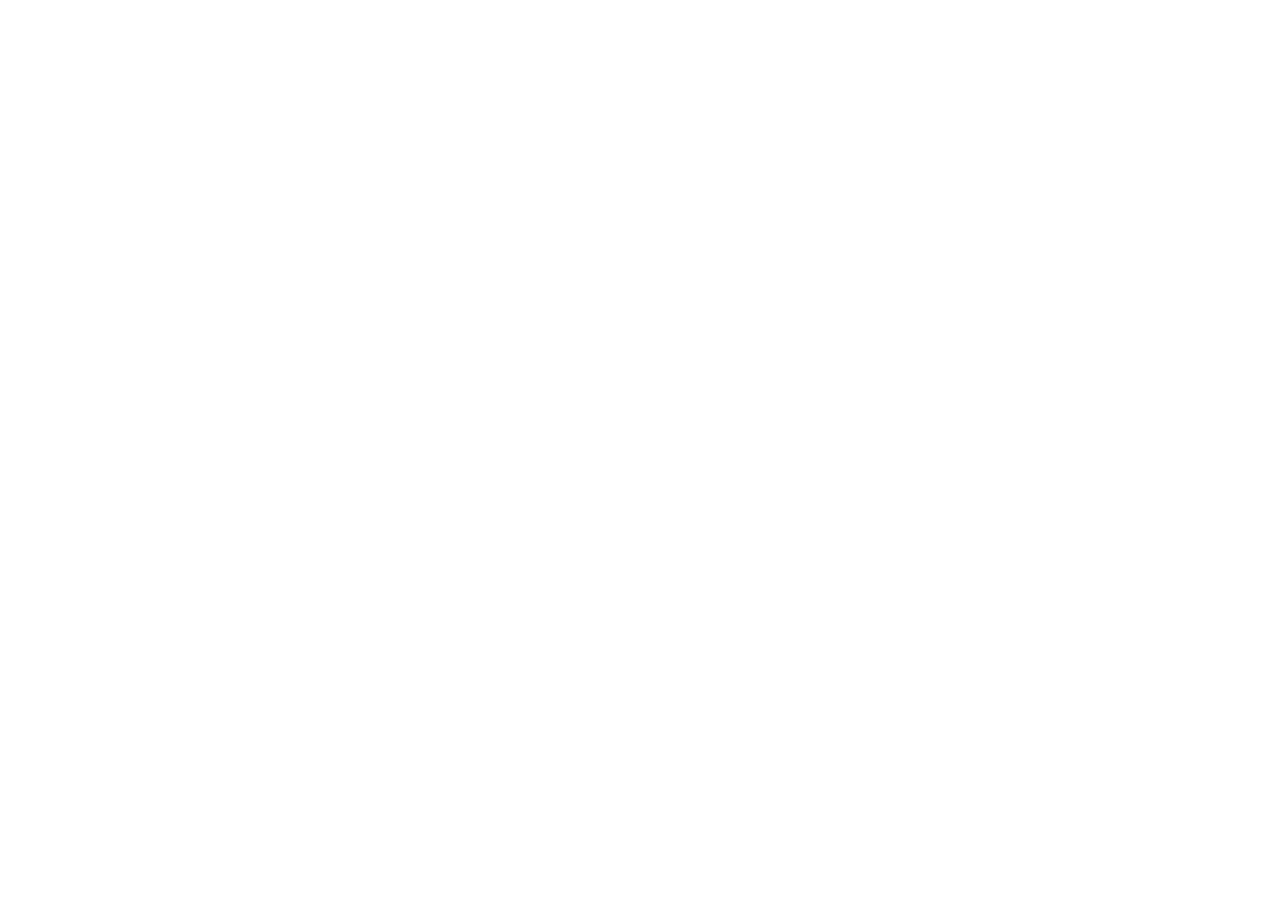
==== index.html @ 93a16caa "deploy" ====
<!DOCTYPE html>
<html>
<head>
  <!--
    If you are serving your web app in a path other than the root, change the
    href value below to reflect the base path you are serving from.

    The path provided below has to start and end with a slash "/" in order for
    it to work correctly.

    For more details:
    * https://developer.mozilla.org/en-US/docs/Web/HTML/Element/base

    This is a placeholder for base href that will be replaced by the value of
    the `--base-href` argument provided to `flutter build`.
  -->
  <base href="/">

  <meta charset="UTF-8">
  <meta content="IE=Edge" http-equiv="X-UA-Compatible">
  <meta name="description" content="A new Flutter project.">

  <!-- iOS meta tags & icons -->
  <meta name="mobile-web-app-capable" content="yes">
  <meta name="apple-mobile-web-app-status-bar-style" content="black">
  <meta name="apple-mobile-web-app-title" content="mobile_shop_management">
  <link rel="apple-touch-icon" href="icons/Icon-192.png">

  <!-- Favicon -->
  <link rel="icon" type="image/png" href="favicon.png"/>

  <title>mobile_shop_management</title>
  <link rel="manifest" href="manifest.json">
</head>
<body>
  <script src="flutter_bootstrap.js" async></script>
</body>
</html>
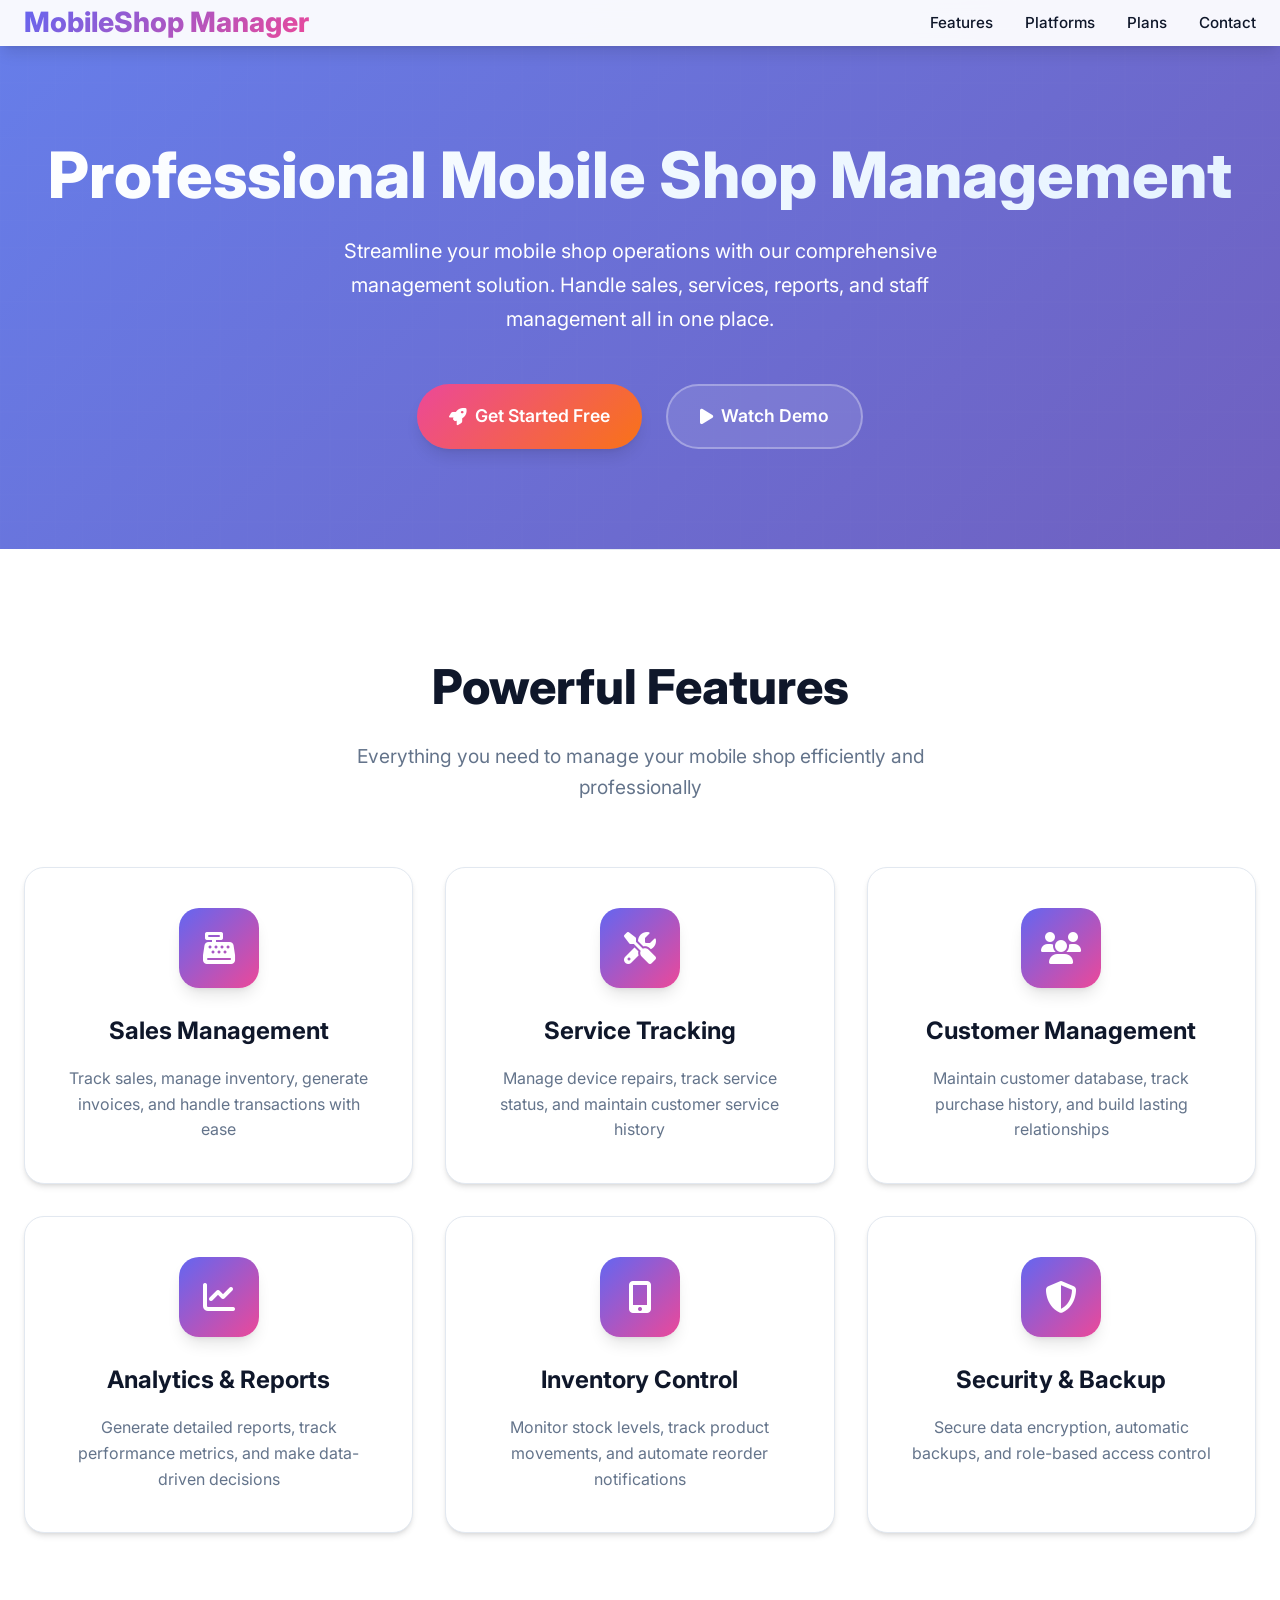
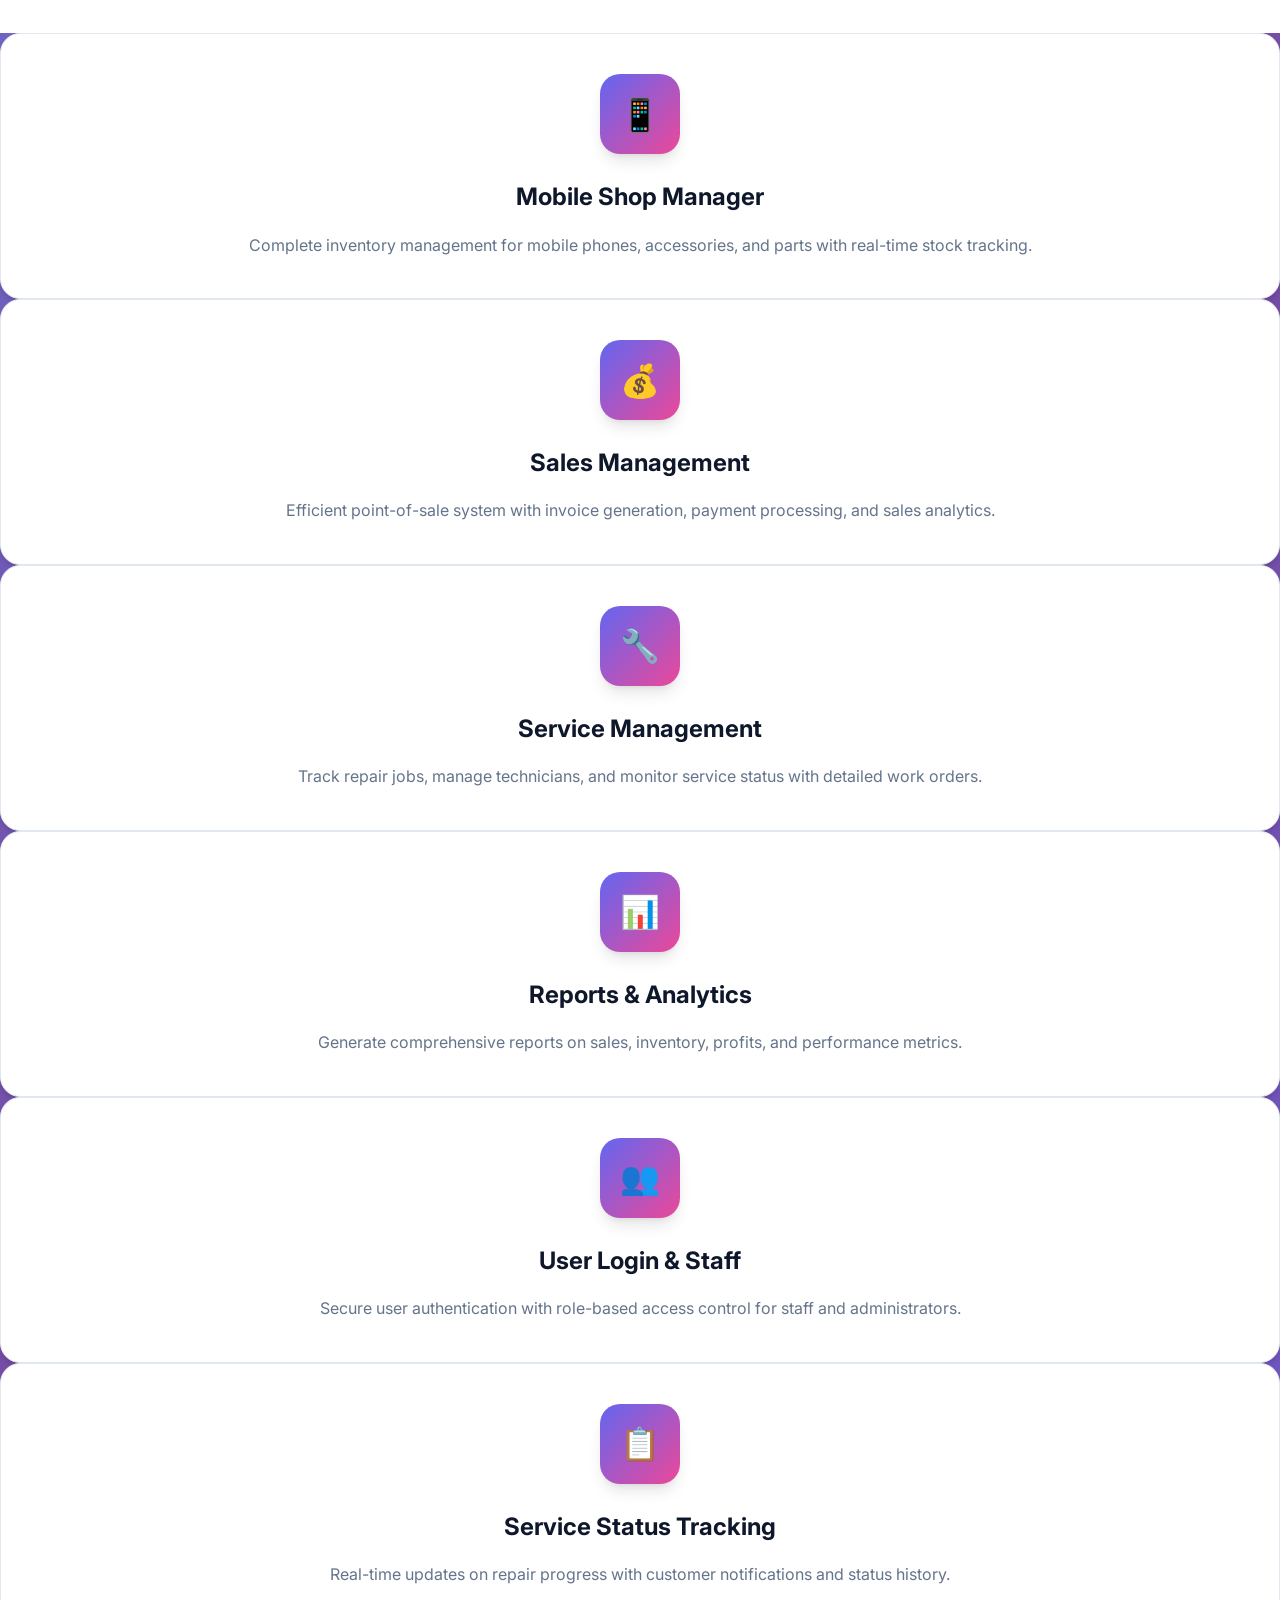
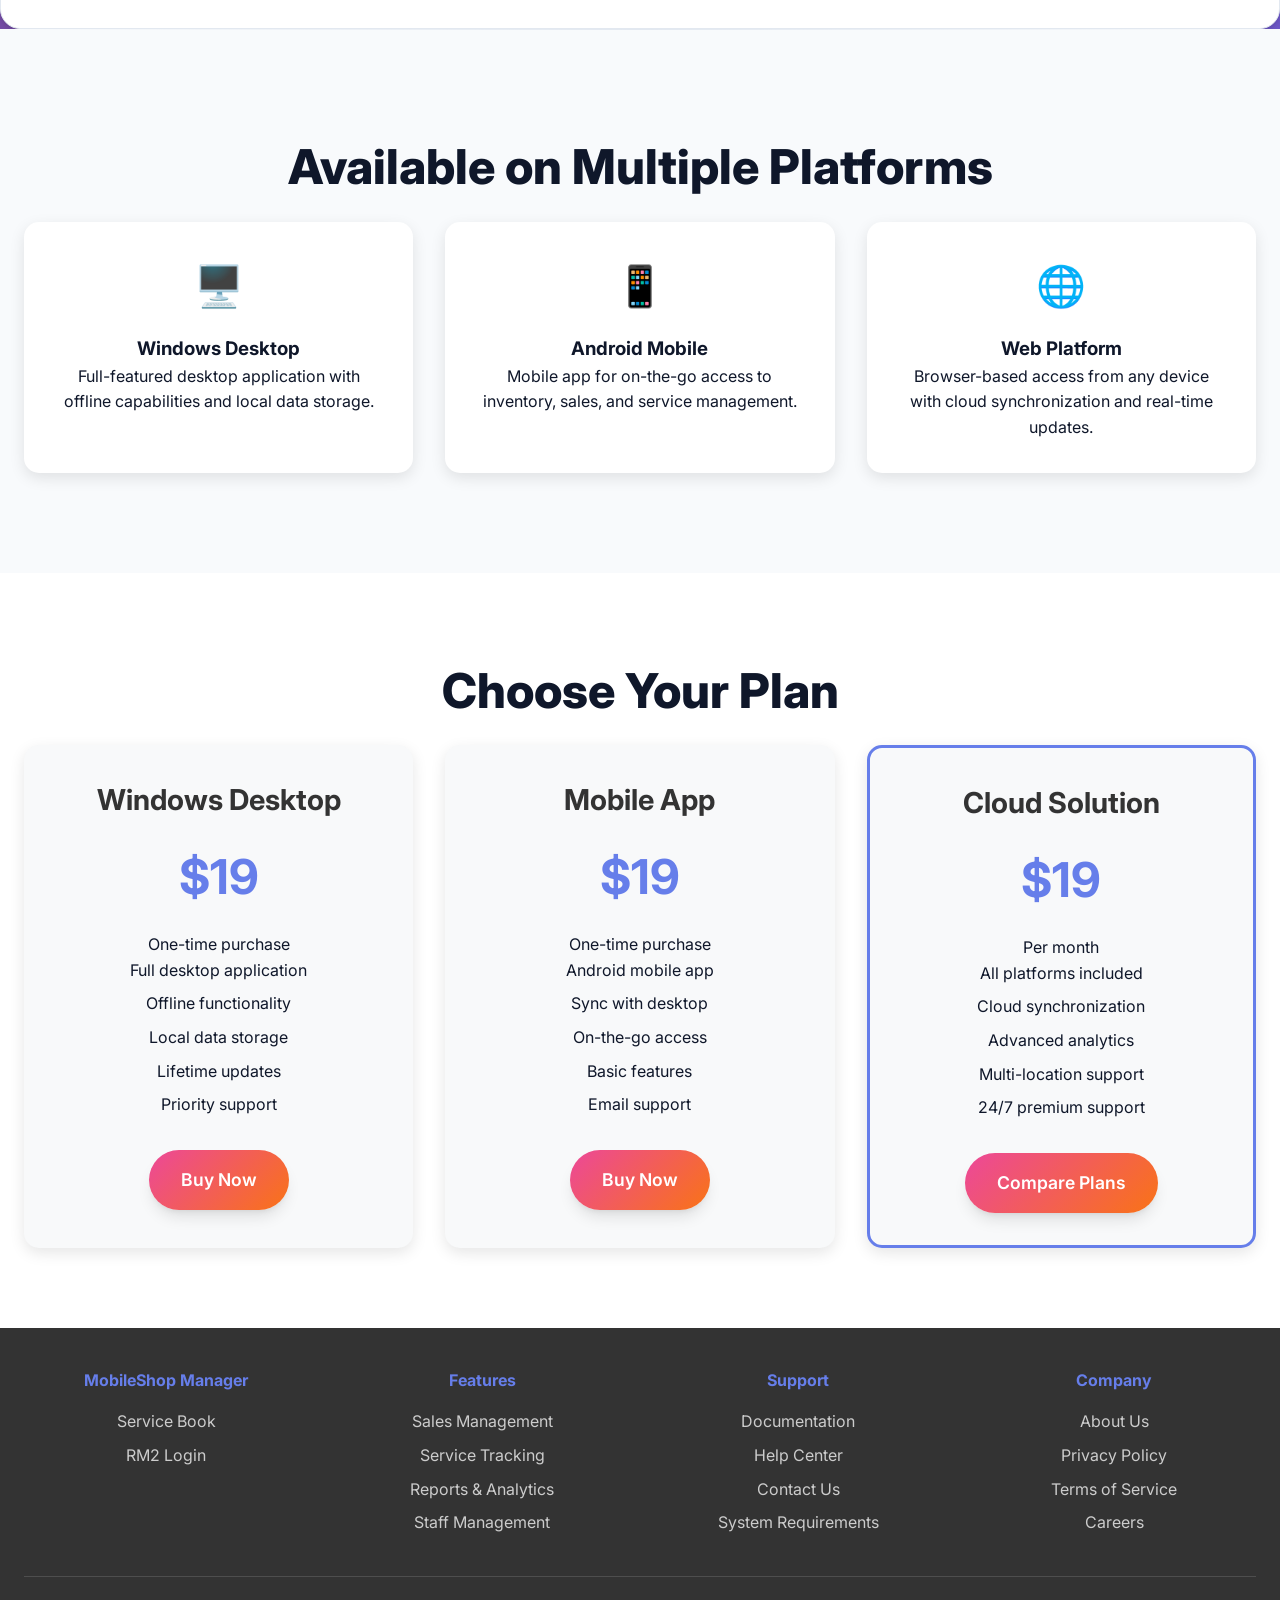
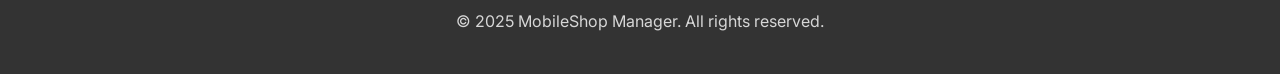
==== commit 636e306d: "productpage" ====
--- a/index.html
+++ b/index.html
@@ -1,38 +1,1000 @@
 <!DOCTYPE html>
-<html>
+<html lang="en">
+
 <head>
-  <!--
-    If you are serving your web app in a path other than the root, change the
-    href value below to reflect the base path you are serving from.
-
-    The path provided below has to start and end with a slash "/" in order for
-    it to work correctly.
-
-    For more details:
-    * https://developer.mozilla.org/en-US/docs/Web/HTML/Element/base
-
-    This is a placeholder for base href that will be replaced by the value of
-    the `--base-href` argument provided to `flutter build`.
-  -->
-  <base href="/">
-
-  <meta charset="UTF-8">
-  <meta content="IE=Edge" http-equiv="X-UA-Compatible">
-  <meta name="description" content="A new Flutter project.">
-
-  <!-- iOS meta tags & icons -->
-  <meta name="mobile-web-app-capable" content="yes">
-  <meta name="apple-mobile-web-app-status-bar-style" content="black">
-  <meta name="apple-mobile-web-app-title" content="mobile_shop_management">
-  <link rel="apple-touch-icon" href="icons/Icon-192.png">
-
-  <!-- Favicon -->
-  <link rel="icon" type="image/png" href="favicon.png"/>
-
-  <title>mobile_shop_management</title>
-  <link rel="manifest" href="manifest.json">
+    <meta charset="UTF-8">
+    <meta name="viewport" content="width=device-width, initial-scale=1.0">
+    <title>MobileShop Manager - Professional Mobile Shop Management Solution</title>
+    <link href="https://cdnjs.cloudflare.com/ajax/libs/font-awesome/6.4.0/css/all.min.css" rel="stylesheet">
+    <link href="https://fonts.googleapis.com/css2?family=Inter:wght@300;400;500;600;700;800&display=swap"
+        rel="stylesheet">
+    <style>
+        :root {
+            --primary-color: #6366f1;
+            --primary-dark: #4f46e5;
+            --secondary-color: #ec4899;
+            --accent-color: #06b6d4;
+            --success-color: #10b981;
+            --warning-color: #f59e0b;
+            --text-primary: #0f172a;
+            --text-secondary: #64748b;
+            --bg-white: #ffffff;
+            --bg-gray-50: #f8fafc;
+            --bg-gray-100: #f1f5f9;
+            --border-color: #e2e8f0;
+            --shadow-sm: 0 1px 2px 0 rgb(0 0 0 / 0.05);
+            --shadow-md: 0 4px 6px -1px rgb(0 0 0 / 0.1), 0 2px 4px -2px rgb(0 0 0 / 0.1);
+            --shadow-lg: 0 10px 15px -3px rgb(0 0 0 / 0.1), 0 4px 6px -4px rgb(0 0 0 / 0.1);
+            --shadow-xl: 0 20px 25px -5px rgb(0 0 0 / 0.1), 0 8px 10px -6px rgb(0 0 0 / 0.1);
+            --shadow-2xl: 0 25px 50px -12px rgb(0 0 0 / 0.25);
+        }
+
+        * {
+            margin: 0;
+            padding: 0;
+            box-sizing: border-box;
+        }
+
+        body {
+            font-family: 'Inter', -apple-system, BlinkMacSystemFont, 'Segoe UI', sans-serif;
+            line-height: 1.6;
+            color: var(--text-primary);
+            background: linear-gradient(135deg, #667eea 0%, #764ba2 50%, #6366f1 100%);
+            min-height: 100vh;
+            overflow-x: hidden;
+            opacity: 0;
+            transition: opacity 0.3s ease;
+        }
+
+        .container {
+            max-width: 1280px;
+            margin: 0 auto;
+            padding: 0 24px;
+        }
+
+        /* Header */
+        header {
+            background: rgba(255, 255, 255, 0.95);
+            backdrop-filter: blur(20px);
+            -webkit-backdrop-filter: blur(20px);
+            border-bottom: 1px solid rgba(255, 255, 255, 0.2);
+            box-shadow: var(--shadow-lg);
+            position: fixed;
+            width: 100%;
+            top: 0;
+            z-index: 1000;
+            transition: all 0.3s ease;
+        }
+
+        .header-scrolled {
+            background: rgba(255, 255, 255, 0.98);
+            backdrop-filter: blur(20px);
+            box-shadow: var(--shadow-xl);
+        }
+
+        nav {
+            display: flex;
+            justify-content: space-between;
+            align-items: center;
+            padding: 1rem 0;
+            position: relative;
+        }
+
+        .logo {
+            font-size: 1.75rem;
+            font-weight: 800;
+            background: linear-gradient(135deg, var(--primary-color), var(--secondary-color));
+            -webkit-background-clip: text;
+            -webkit-text-fill-color: transparent;
+            background-clip: text;
+            text-decoration: none;
+        }
+
+        .nav-links {
+            display: flex;
+            list-style: none;
+            align-items: center;
+            gap: 2rem;
+        }
+
+        .nav-links a {
+            text-decoration: none;
+            color: var(--text-primary);
+            font-weight: 500;
+            font-size: 0.95rem;
+            position: relative;
+            transition: all 0.3s ease;
+            padding: 0.5rem 0;
+        }
+
+        .nav-links a:hover {
+            color: var(--primary-color);
+        }
+
+        .nav-links a::after {
+            content: '';
+            position: absolute;
+            bottom: 0;
+            left: 0;
+            width: 0;
+            height: 2px;
+            background: linear-gradient(90deg, var(--primary-color), var(--secondary-color));
+            transition: width 0.3s ease;
+        }
+
+        .nav-links a:hover::after {
+            width: 100%;
+        }
+
+        .service-login-btn {
+            background: linear-gradient(135deg, var(--primary-color), var(--primary-dark));
+            color: white;
+            padding: 0.75rem 1.5rem;
+            border-radius: 50px;
+            text-decoration: none;
+            font-weight: 600;
+            font-size: 0.9rem;
+            transition: all 0.3s ease;
+            box-shadow: var(--shadow-md);
+            border: none;
+            cursor: pointer;
+        }
+
+        .service-login-btn:hover {
+            transform: translateY(-2px);
+            box-shadow: var(--shadow-lg);
+            background: linear-gradient(135deg, var(--primary-dark), var(--primary-color));
+        }
+
+        .mobile-menu-toggle {
+            display: none;
+            background: none;
+            border: none;
+            font-size: 1.5rem;
+            color: var(--text-primary);
+            cursor: pointer;
+        }
+
+        /* Hero Section */
+        .hero {
+            padding: 140px 0 100px;
+            text-align: center;
+            color: white;
+            position: relative;
+            overflow: hidden;
+        }
+
+        .hero::before {
+            content: '';
+            position: absolute;
+            top: 0;
+            left: 0;
+            right: 0;
+            bottom: 0;
+            background: url('data:image/svg+xml,<svg xmlns="http://www.w3.org/2000/svg" viewBox="0 0 1000 1000"><defs><pattern id="grid" width="50" height="50" patternUnits="userSpaceOnUse"><path d="M 50 0 L 0 0 0 50" fill="none" stroke="rgba(255,255,255,0.1)" stroke-width="1"/></pattern></defs><rect width="100%" height="100%" fill="url(%23grid)"/></svg>');
+            opacity: 0.3;
+            animation: float 20s ease-in-out infinite;
+        }
+
+        @keyframes float {
+
+            0%,
+            100% {
+                transform: translateY(0px) rotate(0deg);
+            }
+
+            50% {
+                transform: translateY(-20px) rotate(1deg);
+            }
+        }
+
+        .hero-content {
+            position: relative;
+            z-index: 2;
+        }
+
+        .hero h1 {
+            font-size: clamp(2.5rem, 5vw, 4rem);
+            margin-bottom: 1.5rem;
+            font-weight: 800;
+            line-height: 1.1;
+            background: linear-gradient(135deg, #ffffff, #f0f8ff, #e6f3ff);
+            -webkit-background-clip: text;
+            -webkit-text-fill-color: transparent;
+            background-clip: text;
+            animation: slideInUp 1s ease-out;
+        }
+
+        @keyframes slideInUp {
+            from {
+                opacity: 0;
+                transform: translateY(30px);
+            }
+
+            to {
+                opacity: 1;
+                transform: translateY(0);
+            }
+        }
+
+        .hero p {
+            font-size: 1.25rem;
+            margin-bottom: 3rem;
+            opacity: 0.95;
+            max-width: 600px;
+            margin-left: auto;
+            margin-right: auto;
+            line-height: 1.7;
+            animation: slideInUp 1s ease-out 0.2s both;
+        }
+
+        .cta-buttons {
+            display: flex;
+            justify-content: center;
+            gap: 1.5rem;
+            flex-wrap: wrap;
+            animation: slideInUp 1s ease-out 0.4s both;
+        }
+
+        .btn {
+            padding: 16px 32px;
+            border: none;
+            border-radius: 50px;
+            font-size: 1.1rem;
+            font-weight: 600;
+            cursor: pointer;
+            transition: all 0.4s cubic-bezier(0.4, 0, 0.2, 1);
+            text-decoration: none;
+            display: inline-flex;
+            align-items: center;
+            gap: 8px;
+            position: relative;
+            overflow: hidden;
+        }
+
+        .btn::before {
+            content: '';
+            position: absolute;
+            top: 0;
+            left: -100%;
+            width: 100%;
+            height: 100%;
+            background: linear-gradient(90deg, transparent, rgba(255, 255, 255, 0.2), transparent);
+            transition: left 0.5s;
+        }
+
+        .btn:hover::before {
+            left: 100%;
+        }
+
+        .btn-primary {
+            background: linear-gradient(135deg, var(--secondary-color), #f97316);
+            color: white;
+            box-shadow: var(--shadow-lg);
+        }
+
+        .btn-primary:hover {
+            transform: translateY(-3px);
+            box-shadow: var(--shadow-xl);
+            background: linear-gradient(135deg, #e11d48, var(--secondary-color));
+        }
+
+        .btn-secondary {
+            background: rgba(255, 255, 255, 0.1);
+            color: white;
+            border: 2px solid rgba(255, 255, 255, 0.3);
+            backdrop-filter: blur(10px);
+        }
+
+        .btn-secondary:hover {
+            background: rgba(255, 255, 255, 0.2);
+            border-color: rgba(255, 255, 255, 0.5);
+            transform: translateY(-3px);
+        }
+
+        /* Features Section */
+        .features {
+            background: var(--bg-white);
+            padding: 100px 0;
+            position: relative;
+        }
+
+        .features::before {
+            content: '';
+            position: absolute;
+            top: 0;
+            left: 0;
+            right: 0;
+            height: 1px;
+            background: linear-gradient(90deg, transparent, var(--border-color), transparent);
+        }
+
+        .section-title {
+            text-align: center;
+            font-size: clamp(2rem, 4vw, 3rem);
+            margin-bottom: 1rem;
+            color: var(--text-primary);
+            font-weight: 800;
+            position: relative;
+        }
+
+        .section-subtitle {
+            text-align: center;
+            font-size: 1.2rem;
+            color: var(--text-secondary);
+            margin-bottom: 4rem;
+            max-width: 600px;
+            margin-left: auto;
+            margin-right: auto;
+        }
+
+        .features-grid {
+            display: grid;
+            grid-template-columns: repeat(auto-fit, minmax(320px, 1fr));
+            gap: 2rem;
+            margin-top: 3rem;
+        }
+
+        .feature-card {
+            background: var(--bg-white);
+            padding: 2.5rem;
+            border-radius: 20px;
+            text-align: center;
+            box-shadow: var(--shadow-md);
+            border: 1px solid var(--border-color);
+            transition: all 0.4s cubic-bezier(0.4, 0, 0.2, 1);
+            position: relative;
+            overflow: hidden;
+        }
+
+        .feature-card::before {
+            content: '';
+            position: absolute;
+            top: 0;
+            left: -100%;
+            width: 100%;
+            height: 4px;
+            background: linear-gradient(90deg, var(--primary-color), var(--secondary-color), var(--accent-color));
+            transition: left 0.5s ease;
+        }
+
+        .feature-card:hover::before {
+            left: 0;
+        }
+
+        .feature-card:hover {
+            transform: translateY(-8px);
+            box-shadow: var(--shadow-xl);
+            border-color: var(--primary-color);
+        }
+
+        .feature-icon {
+            width: 80px;
+            height: 80px;
+            margin: 0 auto 1.5rem;
+            border-radius: 20px;
+            display: flex;
+            align-items: center;
+            justify-content: center;
+            font-size: 2rem;
+            background: linear-gradient(135deg, var(--primary-color), var(--secondary-color));
+            color: white;
+            box-shadow: var(--shadow-lg);
+            transition: all 0.3s ease;
+        }
+
+        .feature-card:hover .feature-icon {
+            transform: scale(1.1) rotate(5deg);
+        }
+
+        .feature-card h3 {
+            font-size: 1.5rem;
+            margin-bottom: 1rem;
+            color: var(--text-primary);
+            font-weight: 700;
+        }
+
+        .feature-card p {
+            color: var(--text-secondary);
+            line-height: 1.6;
+            font-size: 1rem;
+        }
+
+        /* Platforms Section */
+        .platforms {
+            background: var(--bg-gray-50);
+            padding: 100px 0;
+            position: relative;
+        }
+
+        .platforms::before {
+            content: '';
+            position: absolute;
+            top: 0;
+            left: 0;
+            right: 0;
+            height: 1px;
+            background: linear-gradient(90deg, transparent, var(--border-color), transparent);
+        }
+
+        .platforms-grid {
+            display: grid;
+            grid-template-columns: repeat(auto-fit, minmax(250px, 1fr));
+            gap: 2rem;
+        }
+
+        .platform-card {
+            background: white;
+            padding: 2rem;
+            border-radius: 15px;
+            text-align: center;
+            box-shadow: 0 5px 15px rgba(0, 0, 0, 0.1);
+        }
+
+        .platform-icon {
+            font-size: 2.5rem;
+            margin-bottom: 1rem;
+        }
+
+        /* Pricing Section */
+        .pricing {
+            background: white;
+            padding: 80px 0;
+        }
+
+        .pricing-grid {
+            display: grid;
+            grid-template-columns: repeat(auto-fit, minmax(300px, 1fr));
+            gap: 2rem;
+        }
+
+        .pricing-card {
+            background: #f8f9fa;
+            padding: 2rem;
+            border-radius: 15px;
+            text-align: center;
+            box-shadow: 0 5px 15px rgba(0, 0, 0, 0.1);
+            position: relative;
+        }
+
+        .pricing-card.popular {
+            border: 3px solid #667eea;
+            transform: scale(1.05);
+        }
+
+        .pricing-card h3 {
+            font-size: 1.8rem;
+            margin-bottom: 1rem;
+            color: #333;
+        }
+
+        .price {
+            font-size: 3rem;
+            font-weight: bold;
+            color: #667eea;
+            margin-bottom: 1rem;
+        }
+
+        .pricing-features {
+            list-style: none;
+            margin-bottom: 2rem;
+        }
+
+        .pricing-features li {
+            margin-bottom: 0.5rem;
+        }
+
+        /* Footer */
+        footer {
+            background: #333;
+            color: white;
+            padding: 40px 0;
+            text-align: center;
+        }
+
+        .footer-content {
+            display: grid;
+            grid-template-columns: repeat(auto-fit, minmax(250px, 1fr));
+            gap: 2rem;
+            margin-bottom: 2rem;
+        }
+
+        .footer-section h4 {
+            margin-bottom: 1rem;
+            color: #667eea;
+        }
+
+        .footer-section ul {
+            list-style: none;
+        }
+
+        .footer-section ul li {
+            margin-bottom: 0.5rem;
+        }
+
+        .footer-section a {
+            color: #ccc;
+            text-decoration: none;
+        }
+
+        .footer-section a:hover {
+            color: #667eea;
+        }
+
+        .copyright {
+            border-top: 1px solid #555;
+            padding-top: 2rem;
+            opacity: 0.8;
+        }
+
+        /* Responsive Design */
+        @media (max-width: 1024px) {
+            .container {
+                padding: 0 20px;
+            }
+
+            .features-grid {
+                grid-template-columns: repeat(auto-fit, minmax(280px, 1fr));
+                gap: 1.5rem;
+            }
+        }
+
+        @media (max-width: 768px) {
+            .nav-links {
+                display: none;
+                position: fixed;
+                top: 80px;
+                left: 0;
+                right: 0;
+                background: rgba(255, 255, 255, 0.98);
+                backdrop-filter: blur(20px);
+                padding: 2rem;
+                flex-direction: column;
+                gap: 1rem;
+                box-shadow: var(--shadow-xl);
+                border-top: 1px solid var(--border-color);
+            }
+
+            .nav-links.active {
+                display: flex;
+            }
+
+            .mobile-menu-toggle {
+                display: block;
+            }
+
+            .hero {
+                padding: 120px 0 60px;
+            }
+
+            .hero h1 {
+                font-size: clamp(2rem, 6vw, 2.5rem);
+            }
+
+            .hero p {
+                font-size: 1.1rem;
+                margin-bottom: 2rem;
+            }
+
+            .cta-buttons {
+                flex-direction: column;
+                align-items: center;
+                gap: 1rem;
+            }
+
+            .btn {
+                width: 100%;
+                max-width: 280px;
+                justify-content: center;
+            }
+
+            .features {
+                padding: 60px 0;
+            }
+
+            .features-grid {
+                grid-template-columns: 1fr;
+                gap: 1.5rem;
+            }
+
+            .feature-card {
+                padding: 2rem 1.5rem;
+            }
+
+            .service-login-btn {
+                display: none;
+            }
+
+            .stats-grid {
+                grid-template-columns: repeat(2, 1fr);
+                gap: 1rem;
+            }
+        }
+
+        @media (max-width: 480px) {
+            .container {
+                padding: 0 16px;
+            }
+
+            .hero {
+                padding: 100px 0 40px;
+            }
+
+            .feature-card {
+                padding: 1.5rem;
+            }
+
+            .feature-icon {
+                width: 60px;
+                height: 60px;
+                font-size: 1.5rem;
+            }
+
+            .btn {
+                padding: 14px 24px;
+                font-size: 1rem;
+            }
+        }
+
+        /* Animation for mobile menu */
+        .nav-links {
+            transition: all 0.3s ease;
+        }
+
+        /* Scroll animations */
+        .fade-in {
+            opacity: 0;
+            transform: translateY(30px);
+            transition: all 0.6s ease;
+        }
+
+        .fade-in.visible {
+            opacity: 1;
+            transform: translateY(0);
+        }
+
+        /* Smooth scrolling */
+        html {
+            scroll-behavior: smooth;
+        }
+
+        /* Focus styles for accessibility */
+        .btn:focus,
+        .nav-links a:focus {
+            outline: 2px solid var(--primary-color);
+            outline-offset: 2px;
+        }
+    </style>
 </head>
+
 <body>
-  <script src="flutter_bootstrap.js" async></script>
+    <header>
+        <nav class="container">
+            <a href="#" class="logo">MobileShop Manager</a>
+            <ul class="nav-links">
+                <li><a href="#features">Features</a></li>
+                <li><a href="#platforms">Platforms</a></li>
+                <li><a href="plans.html">Plans</a></li>
+                <li><a href="#contact">Contact</a></li>
+                <!-- Service Login moved to footer Support section -->
+            </ul>
+            <button class="mobile-menu-toggle">
+                <i class="fas fa-bars"></i>
+            </button>
+        </nav>
+    </header>
+
+    <section class="hero">
+        <div class="container">
+            <div class="hero-content">
+                <h1>Professional Mobile Shop Management</h1>
+                <p>Streamline your mobile shop operations with our comprehensive management solution. Handle sales,
+                    services, reports, and staff management all in one place.</p>
+                <div class="cta-buttons">
+                    <a href="#" class="btn btn-primary">
+                        <i class="fas fa-rocket"></i> Get Started Free
+                    </a>
+                    <a href="#" class="btn btn-secondary">
+                        <i class="fas fa-play"></i> Watch Demo
+                    </a>
+                </div>
+            </div>
+        </div>
+    </section>
+
+    <section id="features" class="features">
+        <div class="container">
+            <h2 class="section-title">Powerful Features</h2>
+            <p class="section-subtitle">Everything you need to manage your mobile shop efficiently and professionally
+            </p>
+            <div class="features-grid">
+                <div class="feature-card">
+                    <div class="feature-icon">
+                        <i class="fas fa-cash-register"></i>
+                    </div>
+                    <h3>Sales Management</h3>
+                    <p>Track sales, manage inventory, generate invoices, and handle transactions with ease</p>
+                </div>
+                <div class="feature-card">
+                    <div class="feature-icon">
+                        <i class="fas fa-tools"></i>
+                    </div>
+                    <h3>Service Tracking</h3>
+                    <p>Manage device repairs, track service status, and maintain customer service history</p>
+                </div>
+                <div class="feature-card">
+                    <div class="feature-icon">
+                        <i class="fas fa-users"></i>
+                    </div>
+                    <h3>Customer Management</h3>
+                    <p>Maintain customer database, track purchase history, and build lasting relationships</p>
+                </div>
+                <div class="feature-card">
+                    <div class="feature-icon">
+                        <i class="fas fa-chart-line"></i>
+                    </div>
+                    <h3>Analytics & Reports</h3>
+                    <p>Generate detailed reports, track performance metrics, and make data-driven decisions</p>
+                </div>
+                <div class="feature-card">
+                    <div class="feature-icon">
+                        <i class="fas fa-mobile-alt"></i>
+                    </div>
+                    <h3>Inventory Control</h3>
+                    <p>Monitor stock levels, track product movements, and automate reorder notifications</p>
+                </div>
+                <div class="feature-card">
+                    <div class="feature-icon">
+                        <i class="fas fa-shield-alt"></i>
+                    </div>
+                    <h3>Security & Backup</h3>
+                    <p>Secure data encryption, automatic backups, and role-based access control</p>
+                </div>
+            </div>
+        </div>
+    </section>
+    <div class="feature-card">
+        <div class="feature-icon">📱</div>
+        <h3>Mobile Shop Manager</h3>
+        <p>Complete inventory management for mobile phones, accessories, and parts with real-time stock tracking.</p>
+    </div>
+    <div class="feature-card">
+        <div class="feature-icon">💰</div>
+        <h3>Sales Management</h3>
+        <p>Efficient point-of-sale system with invoice generation, payment processing, and sales analytics.</p>
+    </div>
+    <div class="feature-card">
+        <div class="feature-icon">🔧</div>
+        <h3>Service Management</h3>
+        <p>Track repair jobs, manage technicians, and monitor service status with detailed work orders.</p>
+    </div>
+    <div class="feature-card">
+        <div class="feature-icon">📊</div>
+        <h3>Reports & Analytics</h3>
+        <p>Generate comprehensive reports on sales, inventory, profits, and performance metrics.</p>
+    </div>
+    <div class="feature-card">
+        <div class="feature-icon">👥</div>
+        <h3>User Login & Staff</h3>
+        <p>Secure user authentication with role-based access control for staff and administrators.</p>
+    </div>
+    <div class="feature-card">
+        <div class="feature-icon">📋</div>
+        <h3>Service Status Tracking</h3>
+        <p>Real-time updates on repair progress with customer notifications and status history.</p>
+    </div>
+    </div>
+    </div>
+    </section>
+
+    <section id="platforms" class="platforms">
+        <div class="container">
+            <h2 class="section-title">Available on Multiple Platforms</h2>
+            <div class="platforms-grid">
+                <div class="platform-card">
+                    <div class="platform-icon">🖥️</div>
+                    <h3>Windows Desktop</h3>
+                    <p>Full-featured desktop application with offline capabilities and local data storage.</p>
+                </div>
+                <div class="platform-card">
+                    <div class="platform-icon">📱</div>
+                    <h3>Android Mobile</h3>
+                    <p>Mobile app for on-the-go access to inventory, sales, and service management.</p>
+                </div>
+                <div class="platform-card">
+                    <div class="platform-icon">🌐</div>
+                    <h3>Web Platform</h3>
+                    <p>Browser-based access from any device with cloud synchronization and real-time updates.</p>
+                </div>
+            </div>
+        </div>
+    </section>
+
+    <section id="pricing" class="pricing">
+        <div class="container">
+            <h2 class="section-title">Choose Your Plan</h2>
+            <div class="pricing-grid">
+                <div class="pricing-card">
+                    <h3>Windows Desktop</h3>
+                    <div class="price">$19</div>
+                    <p>One-time purchase</p>
+                    <ul class="pricing-features">
+                        <li>Full desktop application</li>
+                        <li>Offline functionality</li>
+                        <li>Local data storage</li>
+                        <li>Lifetime updates</li>
+                        <li>Priority support</li>
+                    </ul>
+                    <a href="#" class="btn btn-primary">Buy Now</a>
+                </div>
+                <div class="pricing-card">
+                    <h3>Mobile App</h3>
+                    <div class="price">$19</div>
+                    <p>One-time purchase</p>
+                    <ul class="pricing-features">
+                        <li>Android mobile app</li>
+                        <li>Sync with desktop</li>
+                        <li>On-the-go access</li>
+                        <li>Basic features</li>
+                        <li>Email support</li>
+                    </ul>
+                    <a href="#" class="btn btn-primary">Buy Now</a>
+                </div>
+                <div class="pricing-card popular">
+                    <h3>Cloud Solution</h3>
+                    <div class="price">$19</div>
+                    <p>Per month</p>
+                    <ul class="pricing-features">
+                        <li>All platforms included</li>
+                        <li>Cloud synchronization</li>
+                        <li>Advanced analytics</li>
+                        <li>Multi-location support</li>
+                        <li>24/7 premium support</li>
+                    </ul>
+                    <a href="plans.html" class="btn btn-primary">Compare Plans</a>
+                </div>
+            </div>
+        </div>
+    </section>
+
+    <footer>
+        <div class="container">
+            <div class="footer-content">
+                <div class="footer-section">
+                    <h4>MobileShop Manager</h4>
+                    <!-- <p>Professional mobile shop management solution for modern businesses.</p> -->
+                    <ul>
+                        <li><a href="servicebook/index.html" target="_blank">Service Book</a></li>
+                        <li><a href="app/index.html" target="_blank">RM2 Login</a></li>
+                    </ul>
+                </div>
+                <div class="footer-section">
+                    <h4>Features</h4>
+                    <ul>
+                        <li><a href="#">Sales Management</a></li>
+                        <li><a href="#">Service Tracking</a></li>
+                        <li><a href="#">Reports & Analytics</a></li>
+                        <li><a href="#">Staff Management</a></li>
+                    </ul>
+                </div>
+                <div class="footer-section">
+                    <h4>Support</h4>
+                    <ul>
+                        <li><a href="#">Documentation</a></li>
+                        <li><a href="#">Help Center</a></li>
+                        <li><a href="#">Contact Us</a></li>
+                        <!-- <li><a href="servicebook/index.html">Service Login</a></li> -->
+                        <li><a href="#">System Requirements</a></li>
+                    </ul>
+                </div>
+                <div class="footer-section">
+                    <h4>Company</h4>
+                    <ul>
+                        <li><a href="#">About Us</a></li>
+                        <li><a href="#">Privacy Policy</a></li>
+                        <li><a href="#">Terms of Service</a></li>
+                        <li><a href="#">Careers</a></li>
+                    </ul>
+                </div>
+            </div>
+            <div class="copyright">
+                <p>&copy; 2025 MobileShop Manager. All rights reserved.</p>
+            </div>
+        </div>
+    </footer>
+
+    <script>
+        // Mobile menu toggle
+        const mobileMenuToggle = document.querySelector('.mobile-menu-toggle');
+        const navLinks = document.querySelector('.nav-links');
+
+        mobileMenuToggle.addEventListener('click', function () {
+            navLinks.classList.toggle('active');
+            const icon = this.querySelector('i');
+            icon.classList.toggle('fa-bars');
+            icon.classList.toggle('fa-times');
+        });
+
+        // Close mobile menu when clicking on a link
+        document.querySelectorAll('.nav-links a').forEach(link => {
+            link.addEventListener('click', () => {
+                navLinks.classList.remove('active');
+                const icon = mobileMenuToggle.querySelector('i');
+                icon.classList.add('fa-bars');
+                icon.classList.remove('fa-times');
+            });
+        });
+
+        // Smooth scrolling for navigation links
+        document.querySelectorAll('a[href^="#"]').forEach(anchor => {
+            anchor.addEventListener('click', function (e) {
+                e.preventDefault();
+                const target = document.querySelector(this.getAttribute('href'));
+                if (target) {
+                    target.scrollIntoView({
+                        behavior: 'smooth',
+                        block: 'start'
+                    });
+                }
+            });
+        });
+
+        // Header scroll effect
+        window.addEventListener('scroll', function () {
+            const header = document.querySelector('header');
+            if (window.scrollY > 100) {
+                header.classList.add('header-scrolled');
+            } else {
+                header.classList.remove('header-scrolled');
+            }
+        });
+
+        // Intersection Observer for fade-in animations
+        const observerOptions = {
+            threshold: 0.1,
+            rootMargin: '0px 0px -50px 0px'
+        };
+
+        const observer = new IntersectionObserver((entries) => {
+            entries.forEach(entry => {
+                if (entry.isIntersecting) {
+                    entry.target.classList.add('visible');
+                }
+            });
+        }, observerOptions);
+
+        // Observe all feature cards and other elements for animation
+        document.addEventListener('DOMContentLoaded', () => {
+            const animatedElements = document.querySelectorAll('.feature-card, .platform-card, .pricing-card');
+            animatedElements.forEach(el => {
+                el.classList.add('fade-in');
+                observer.observe(el);
+            });
+        });
+
+        // Add loading animation
+        window.addEventListener('load', () => {
+            document.body.style.opacity = '1';
+        });
+
+        // Performance optimization: Lazy load images
+        if ('IntersectionObserver' in window) {
+            const imageObserver = new IntersectionObserver((entries, observer) => {
+                entries.forEach(entry => {
+                    if (entry.isIntersecting) {
+                        const img = entry.target;
+                        img.src = img.dataset.src;
+                        img.classList.remove('lazy');
+                        imageObserver.unobserve(img);
+                    }
+                });
+            });
+
+            document.querySelectorAll('img[data-src]').forEach(img => {
+                imageObserver.observe(img);
+            });
+        }
+    </script>
 </body>
-</html>
+
+</html>
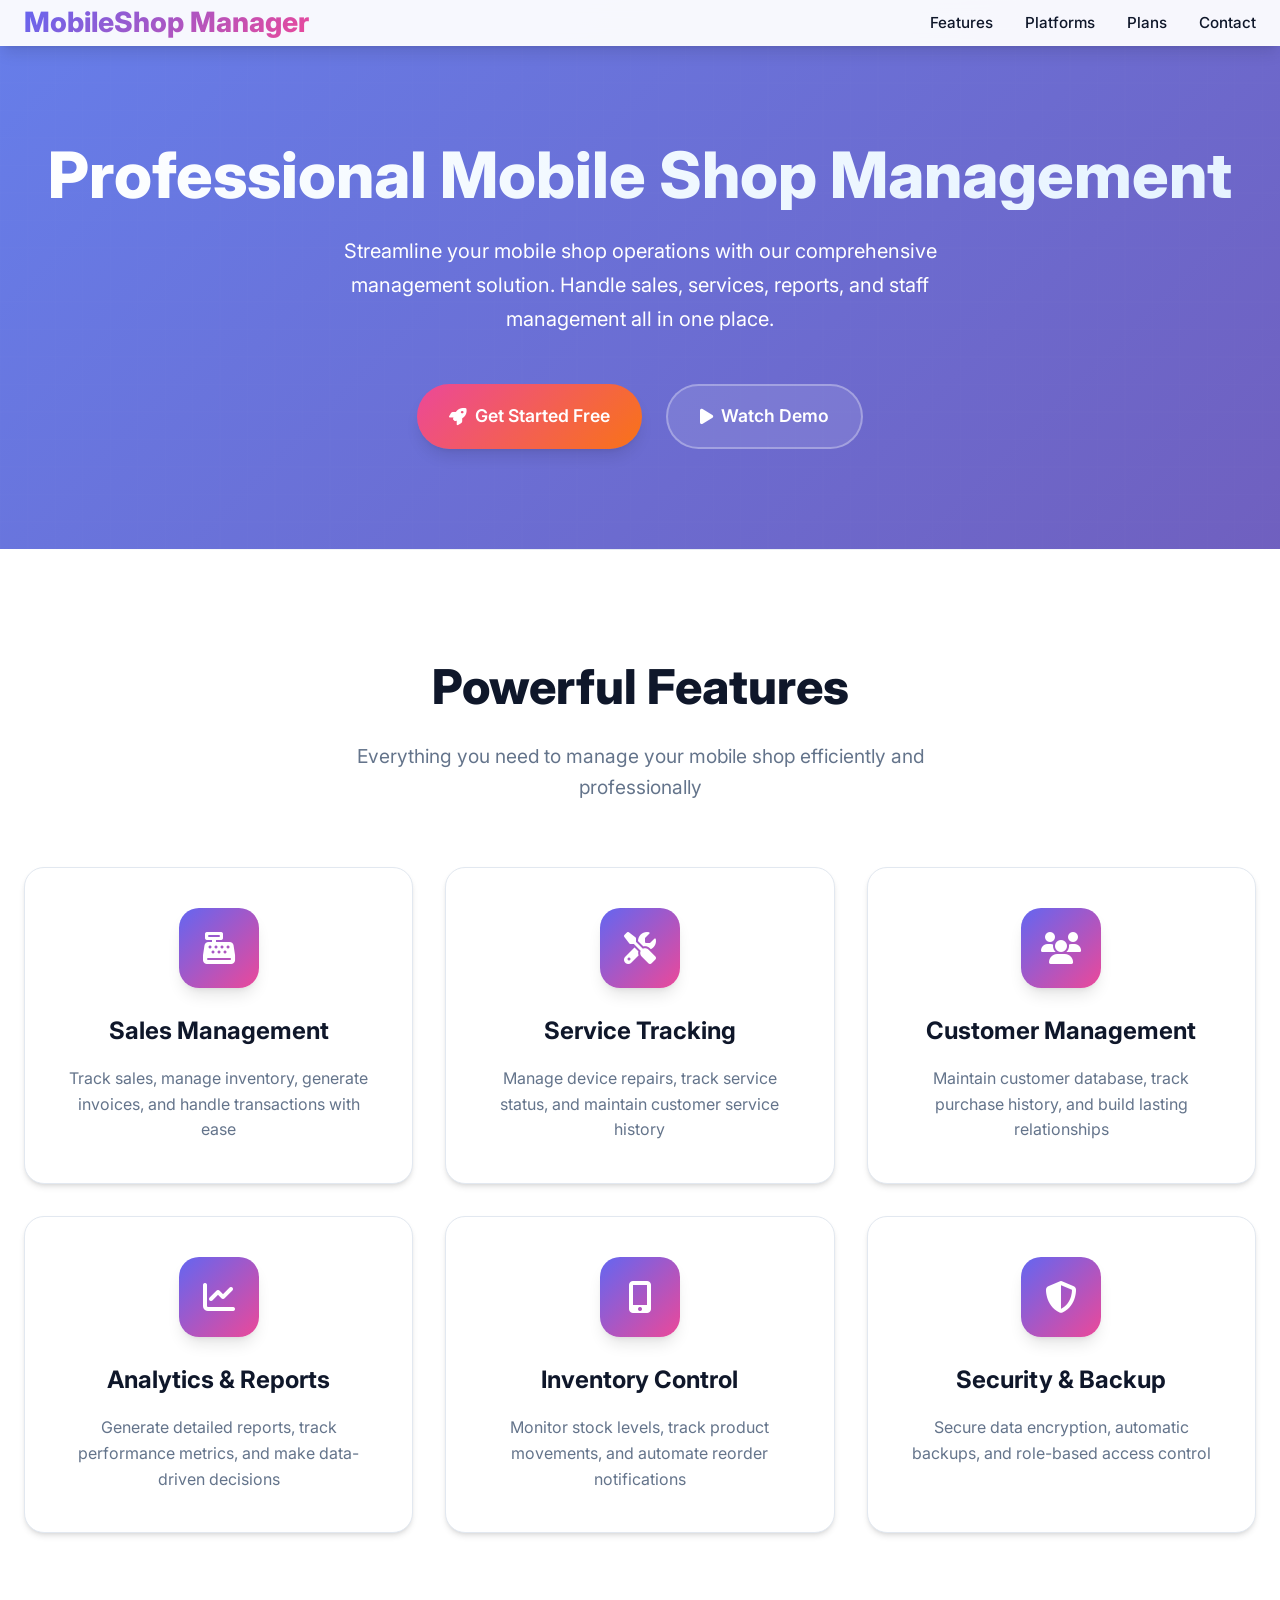
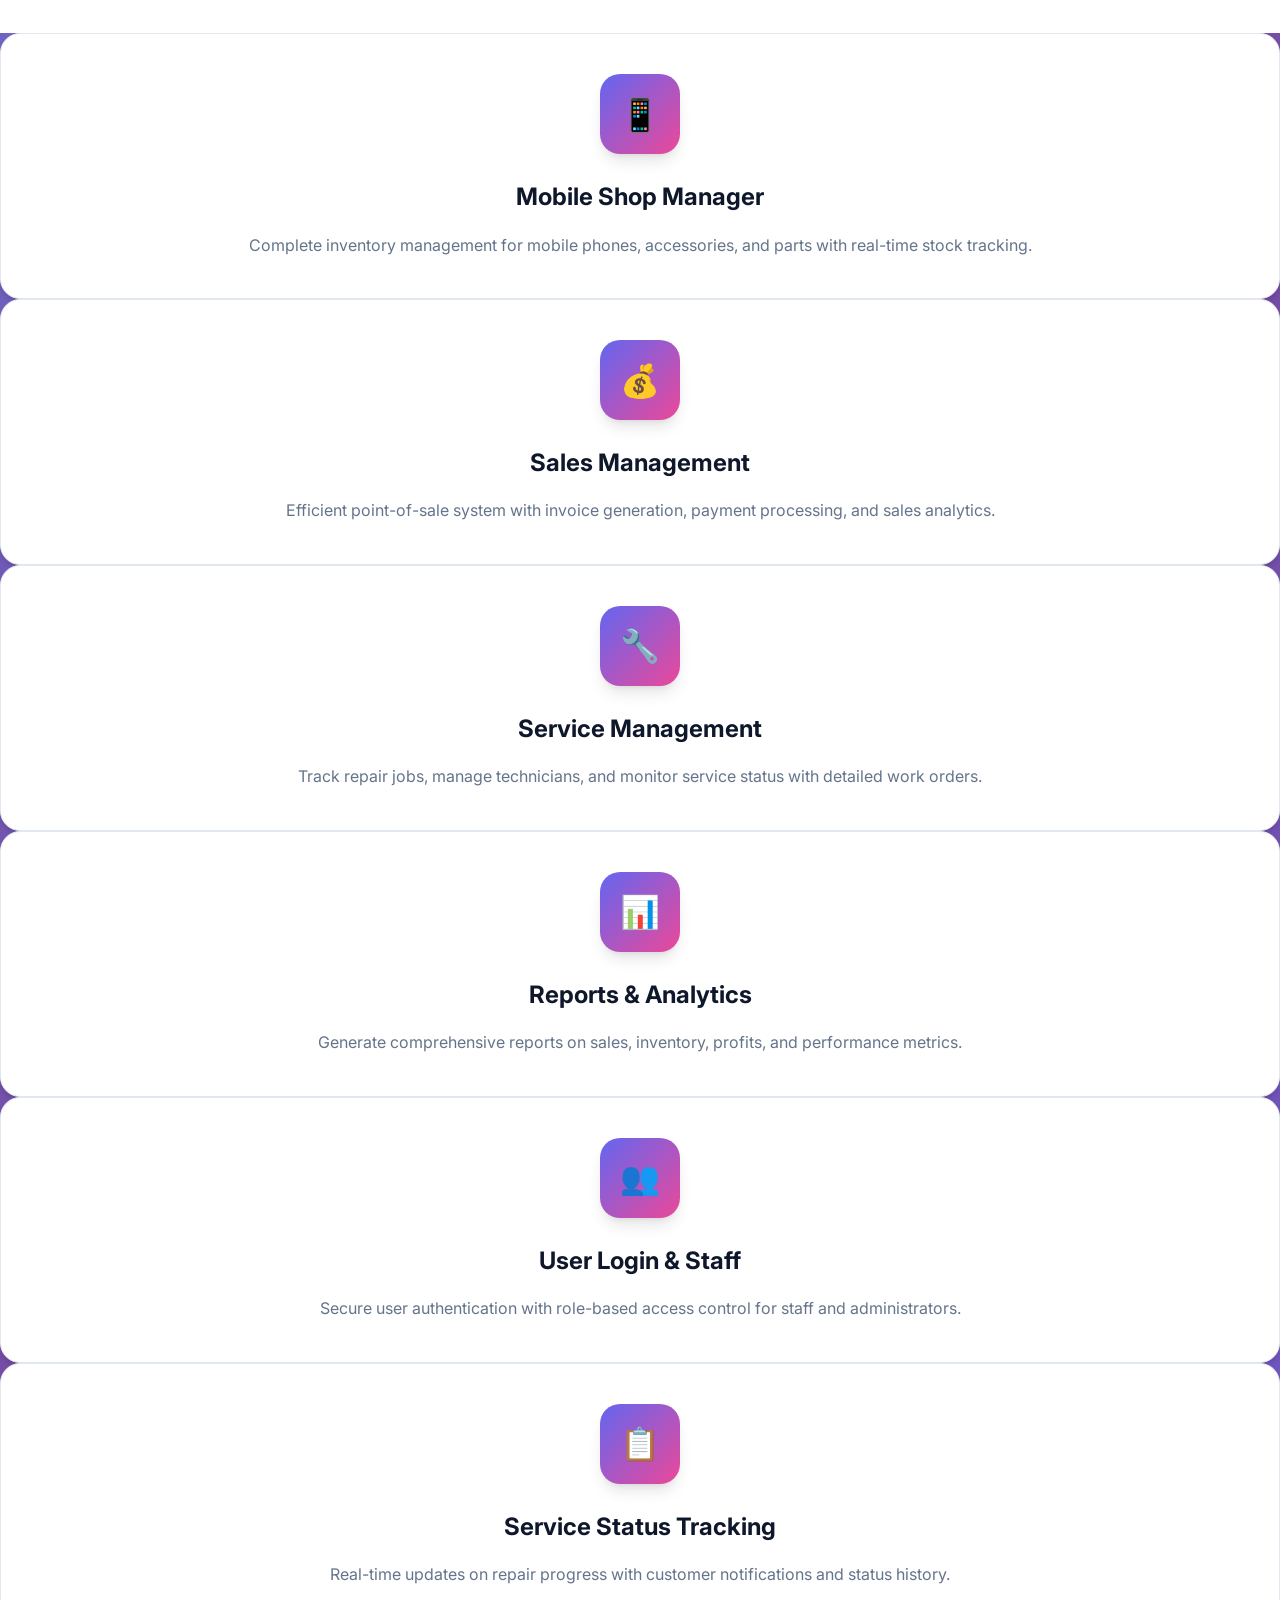
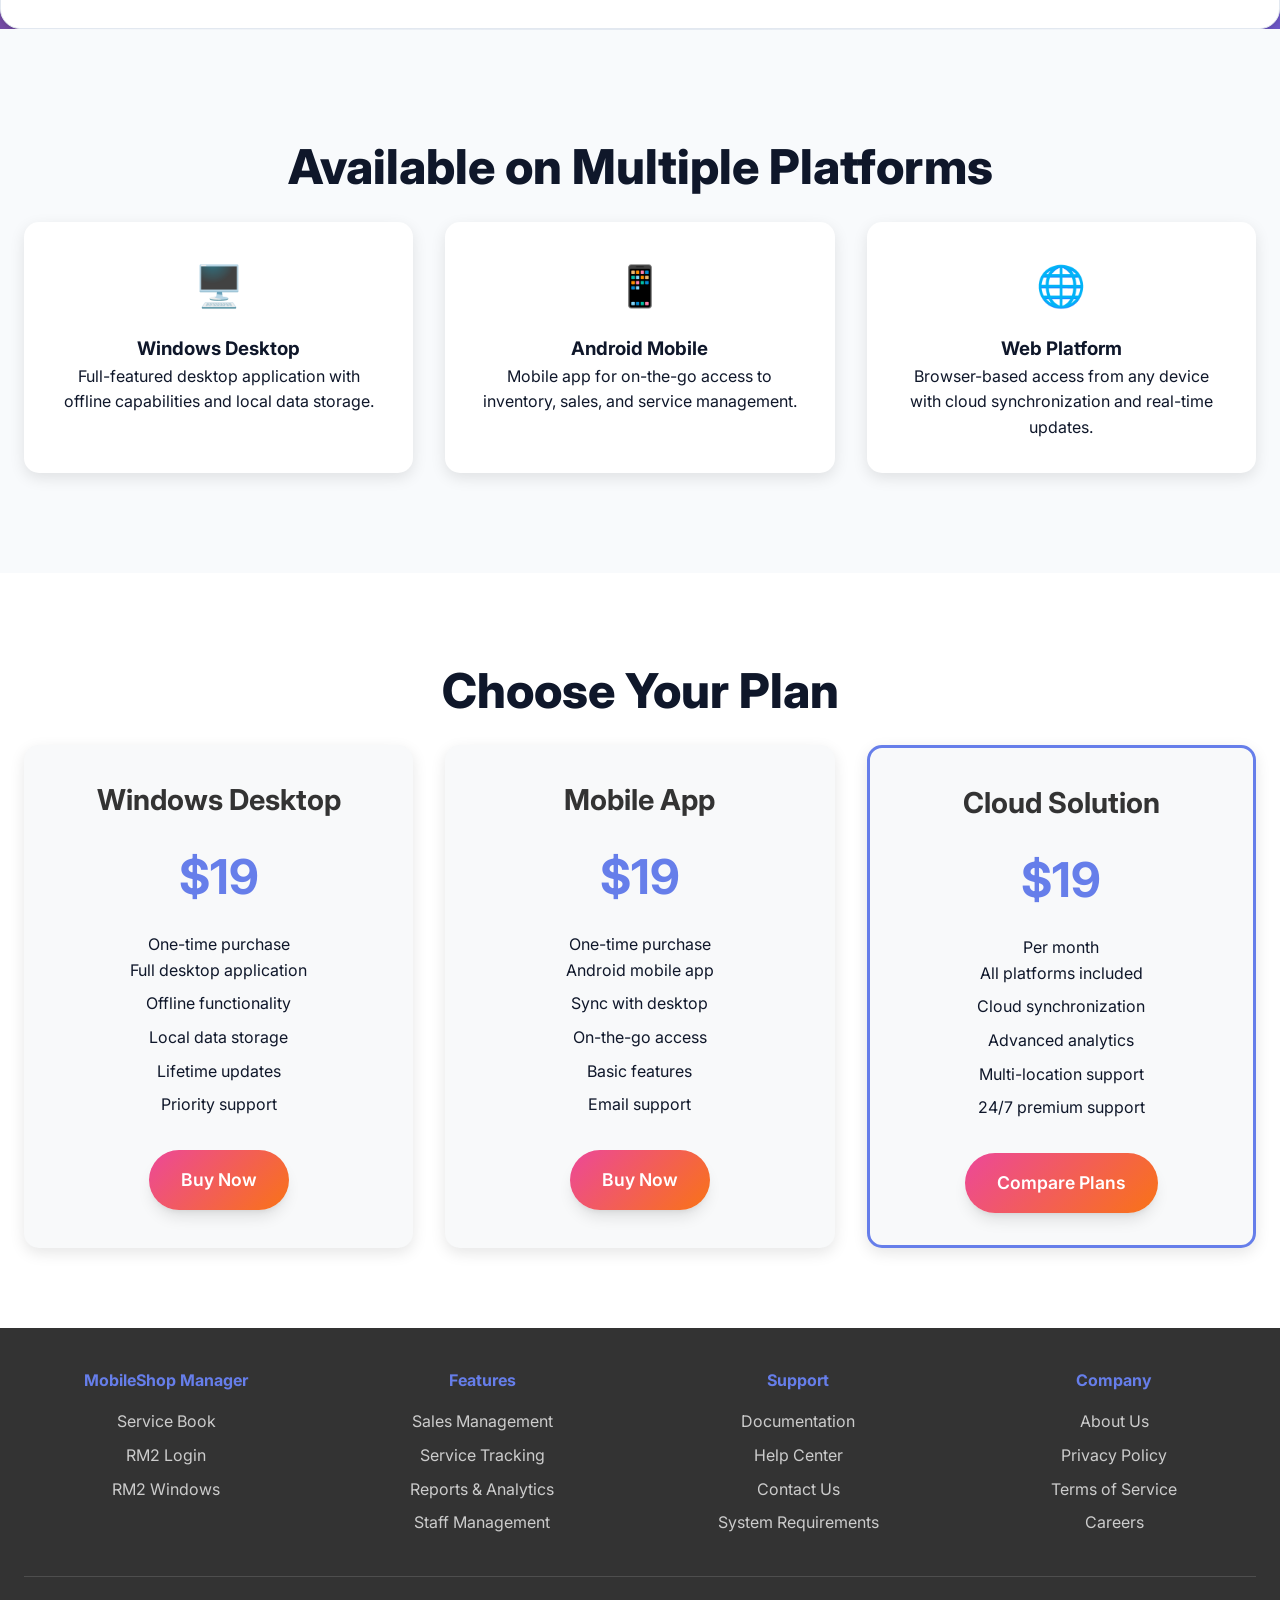
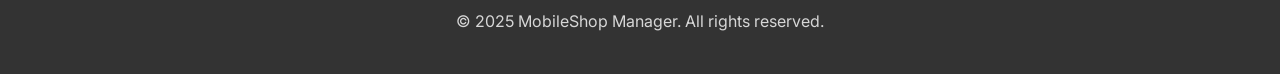
==== commit b7b175e4: "downloads" ====
--- a/index.html
+++ b/index.html
@@ -866,6 +866,7 @@
                     <ul>
                         <li><a href="servicebook/index.html" target="_blank">Service Book</a></li>
                         <li><a href="app/index.html" target="_blank">RM2 Login</a></li>
+                        <li><a href="downloads/MobileServiceManager.zip" target="_blank">RM2 Windows</a></li>
                     </ul>
                 </div>
                 <div class="footer-section">
